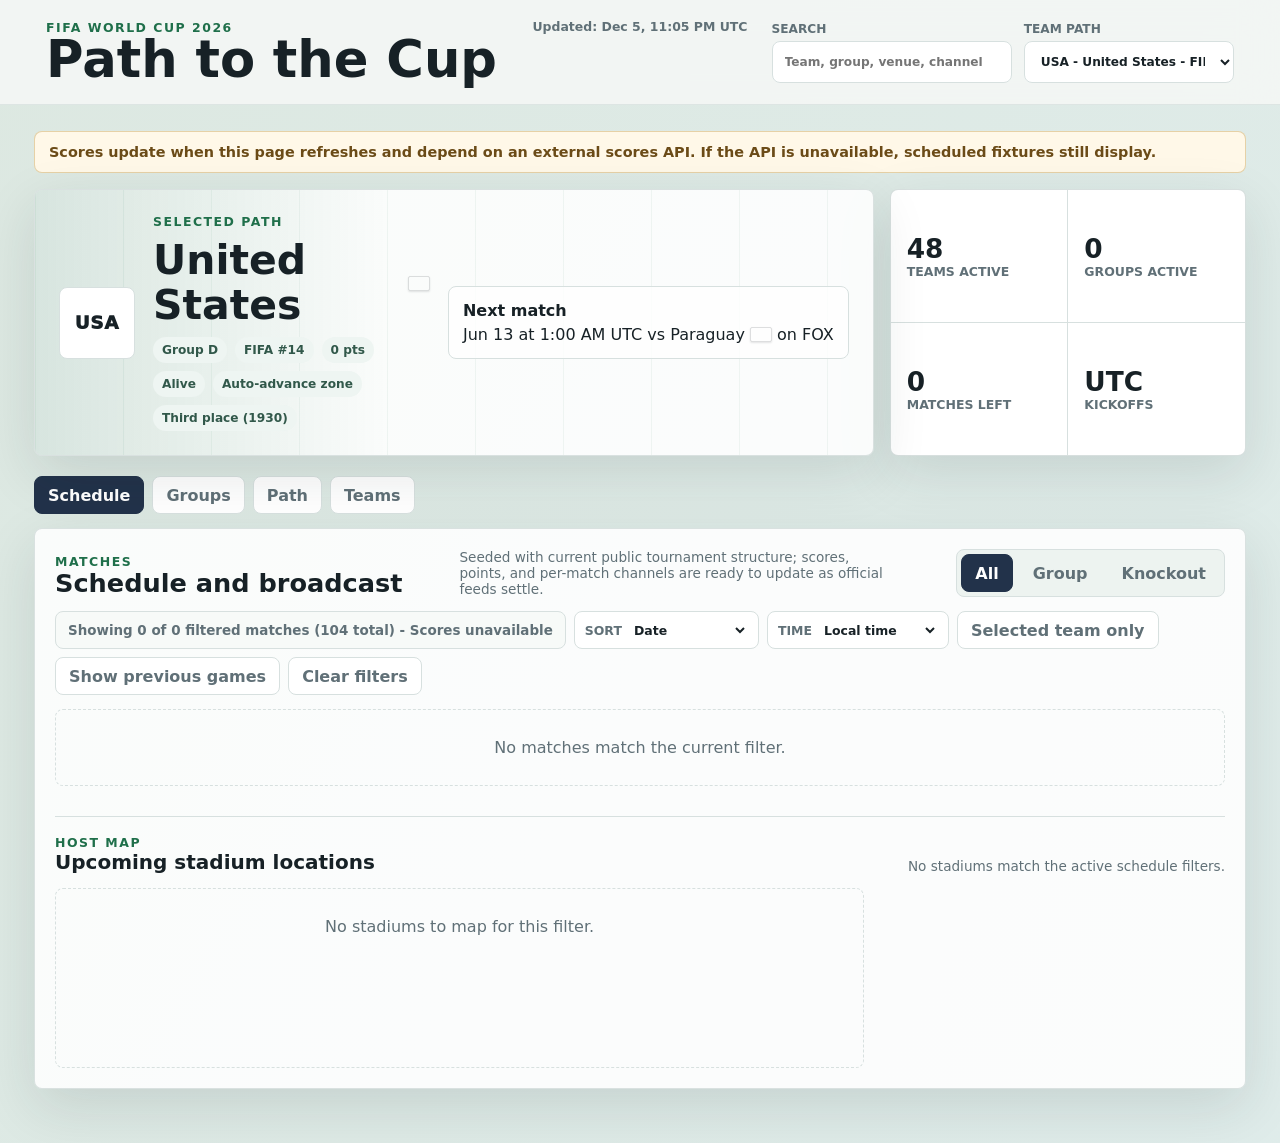
==== outputs/index.html @ d3cff6b9 "Add files via upload" ====
<!doctype html>
<html lang="en" translate="yes">
  <head>
    <meta charset="utf-8">
    <meta name="viewport" content="width=device-width, initial-scale=1">
    <meta name="language" content="English">
    <title>World Cup 2026 Path Tracker</title>
    <link rel="stylesheet" href="https://unpkg.com/leaflet@1.9.4/dist/leaflet.css">
    <link rel="stylesheet" href="styles.css">
  </head>
  <body>
    <header class="topbar">
      <div>
        <p class="eyebrow">FIFA World Cup 2026</p>
        <h1>Path to the Cup</h1>
      </div>
      <p class="updated-stamp" id="updatedStamp" aria-live="polite">Updated: --</p>
      <div class="controls" aria-label="Global controls">
        <label class="search">
          <span>Search</span>
          <input id="searchInput" type="search" placeholder="Team, group, venue, channel">
        </label>
        <label class="select">
          <span>Team path</span>
          <select id="teamSelect"></select>
        </label>
      </div>
    </header>

    <main>
      <aside class="api-disclaimer" id="apiDisclaimer">
        Scores update when this page refreshes and depend on an external scores API. If the API is unavailable, scheduled fixtures still display.
      </aside>

      <section class="hero-grid" aria-label="Tournament overview">
        <article class="focus-panel" id="focusPanel"></article>
        <article class="stat-panel">
          <div>
            <span class="stat-value" id="teamsRemainingStat">48</span>
            <span class="stat-label">teams active</span>
          </div>
          <div>
            <span class="stat-value" id="groupsRemainingStat">12</span>
            <span class="stat-label">groups active</span>
          </div>
          <div>
            <span class="stat-value" id="matchesRemainingStat">104</span>
            <span class="stat-label">matches left</span>
          </div>
          <div>
            <span class="stat-value" id="timezoneStat">Local</span>
            <span class="stat-label">kickoffs</span>
          </div>
        </article>
      </section>

      <nav class="tabs" aria-label="Views">
        <button class="tab active" data-view="schedule">Schedule</button>
        <button class="tab" data-view="groups">Groups</button>
        <button class="tab" data-view="path">Path</button>
        <button class="tab" data-view="teams">Teams</button>
      </nav>

      <section class="view active" id="scheduleView" aria-labelledby="scheduleTitle">
        <div class="section-head">
          <div>
            <p class="eyebrow">Matches</p>
            <h2 id="scheduleTitle">Schedule and broadcast</h2>
          </div>
          <p class="source-note">Seeded with current public tournament structure; scores, points, and per-match channels are ready to update as official feeds settle.</p>
          <div class="segmented" role="group" aria-label="Schedule filters">
            <button class="active" data-filter-stage="all">All</button>
            <button data-filter-stage="Group">Group</button>
            <button data-filter-stage="Knockout">Knockout</button>
          </div>
        </div>
        <div class="schedule-tools">
          <span class="count-pill" id="scheduleCount">Showing matches</span>
          <label class="sort-control">
            <span>Sort</span>
            <select id="sortSelect">
              <option value="date">Date</option>
              <option value="az">A-Z</option>
              <option value="za">Z-A</option>
              <option value="rank">FIFA Rank</option>
            </select>
          </label>
          <label class="sort-control">
            <span>Time</span>
            <select id="timezoneSelect">
              <option value="local">Local time</option>
              <option value="utc">UTC</option>
            </select>
          </label>
          <button class="utility" id="selectedTeamOnly">Selected team only</button>
          <button class="utility" id="showPreviousGames">Show previous games</button>
          <button class="utility" id="showMoreMatches">Show more matches</button>
          <button class="utility" id="clearFilters">Clear filters</button>
        </div>
        <div class="match-list" id="matchList"></div>
        <div class="schedule-more">
          <button class="utility" id="showMoreMatchesBottom">Show more matches</button>
        </div>
        <section class="stadium-map" aria-labelledby="stadiumMapTitle">
          <div class="stadium-map-head">
            <div>
              <p class="eyebrow">Host map</p>
              <h3 id="stadiumMapTitle">Upcoming stadium locations</h3>
            </div>
            <p class="source-note" id="stadiumMapNote">Map follows the active schedule filters.</p>
          </div>
          <div class="stadium-map-canvas" id="stadiumMap"></div>
        </section>
      </section>

      <section class="view" id="groupsView" aria-labelledby="groupsTitle">
        <div class="section-head">
          <div>
            <p class="eyebrow">Tables</p>
            <h2 id="groupsTitle">Group standings</h2>
          </div>
          <button class="utility" id="collapseGroups">Collapse all</button>
        </div>
        <div class="groups-grid" id="groupsGrid"></div>
      </section>

      <section class="view" id="pathView" aria-labelledby="pathTitle">
        <div class="section-head">
          <div>
            <p class="eyebrow">Route</p>
            <h2 id="pathTitle">Selected team path</h2>
          </div>
          <p class="source-note">Round of 32 slots depend on final group rank and best third-place ranking.</p>
        </div>
        <div class="path-layout">
          <div class="route-panel" id="routePanel"></div>
          <div class="bracket" id="bracket"></div>
          <div class="bracket-scrollbar" id="bracketScroll" aria-hidden="true" hidden>
            <div id="bracketScrollInner"></div>
          </div>
        </div>
      </section>

      <section class="view" id="teamsView" aria-labelledby="teamsTitle">
        <div class="section-head">
          <div>
            <p class="eyebrow">Profiles</p>
            <h2 id="teamsTitle">Team quick cards</h2>
          </div>
          <label class="sort-control">
            <span>Sort</span>
            <select id="teamSortSelect">
              <option value="az">A-Z</option>
              <option value="za">Z-A</option>
              <option value="rank">FIFA Rank</option>
            </select>
          </label>
        </div>
        <div class="team-grid" id="teamGrid"></div>
      </section>
    </main>

    <script src="https://unpkg.com/leaflet@1.9.4/dist/leaflet.js"></script>
    <script src="app.js"></script>
  </body>
</html>
---- outputs/styles.css ----
:root {
  color-scheme: light;
  --ink: #172126;
  --muted: #607077;
  --line: #d7e0df;
  --panel: #ffffff;
  --soft: #f4f7f4;
  --field: #dfeadf;
  --grass: #1f6f4a;
  --teal: #0d7c86;
  --gold: #b8872d;
  --red: #b23b44;
  --navy: #22324a;
  --shadow: 0 18px 55px rgba(25, 38, 45, 0.12);
}

* {
  box-sizing: border-box;
}

body {
  margin: 0;
  min-height: 100vh;
  background:
    linear-gradient(120deg, rgba(31, 111, 74, 0.11), rgba(13, 124, 134, 0.09)),
    var(--soft);
  color: var(--ink);
  font-family: Inter, ui-sans-serif, system-ui, -apple-system, BlinkMacSystemFont, "Segoe UI", sans-serif;
}

button,
input,
select {
  font: inherit;
}

button {
  cursor: pointer;
}

.topbar {
  position: sticky;
  top: 0;
  z-index: 10;
  display: grid;
  grid-template-columns: minmax(220px, 1fr) auto minmax(420px, 1fr);
  align-items: center;
  gap: 24px;
  padding: 20px clamp(18px, 4vw, 46px);
  background: rgba(244, 247, 244, 0.91);
  border-bottom: 1px solid rgba(215, 224, 223, 0.8);
  backdrop-filter: blur(18px);
}

.updated-stamp {
  justify-self: center;
  align-self: start;
  color: var(--muted);
  font-size: 0.78rem;
  font-weight: 750;
  line-height: 1.2;
  white-space: nowrap;
}

h1,
h2,
h3,
p {
  margin: 0;
}

h1 {
  font-size: clamp(2rem, 4vw, 4.2rem);
  line-height: 0.96;
  letter-spacing: 0;
}

h2 {
  font-size: clamp(1.35rem, 2vw, 2.05rem);
  line-height: 1.1;
}

.eyebrow {
  color: var(--grass);
  font-size: 0.78rem;
  font-weight: 800;
  letter-spacing: 0.12em;
  text-transform: uppercase;
}

.controls {
  justify-self: end;
  display: grid;
  grid-template-columns: minmax(220px, 320px) minmax(190px, 250px);
  gap: 12px;
}

.search,
.select {
  display: grid;
  gap: 5px;
  color: var(--muted);
  font-size: 0.76rem;
  font-weight: 750;
  text-transform: uppercase;
}

.search input,
.select select {
  width: 100%;
  min-height: 42px;
  border: 1px solid var(--line);
  border-radius: 8px;
  background: var(--panel);
  color: var(--ink);
  padding: 0 12px;
  outline: none;
}

main {
  width: min(1440px, 100%);
  margin: 0 auto;
  padding: 26px clamp(14px, 3vw, 34px) 54px;
}

.api-disclaimer {
  margin-bottom: 16px;
  border: 1px solid rgba(184, 135, 45, 0.35);
  border-radius: 8px;
  background: #fff8e8;
  color: #6b4b17;
  padding: 12px 14px;
  font-size: 0.9rem;
  font-weight: 750;
}

.hero-grid {
  display: grid;
  grid-template-columns: minmax(0, 1.65fr) minmax(260px, 0.7fr);
  gap: 16px;
  margin-bottom: 20px;
}

.focus-panel,
.stat-panel,
.view,
.route-panel {
  background: rgba(255, 255, 255, 0.86);
  border: 1px solid rgba(215, 224, 223, 0.94);
  border-radius: 8px;
  box-shadow: var(--shadow);
}

.focus-panel {
  position: relative;
  display: grid;
  grid-template-columns: auto minmax(0, 1fr) auto;
  align-items: center;
  gap: 18px;
  min-height: 160px;
  overflow: hidden;
  padding: 24px;
}

.focus-panel::before {
  content: "";
  position: absolute;
  inset: 0;
  background:
    linear-gradient(90deg, rgba(31, 111, 74, 0.16), transparent 42%),
    repeating-linear-gradient(90deg, rgba(31, 111, 74, 0.06) 0 1px, transparent 1px 88px);
  pointer-events: none;
}

.focus-panel > * {
  position: relative;
}

.flag {
  display: grid;
  place-items: center;
  width: 72px;
  height: 72px;
  background: var(--panel);
  border: 1px solid var(--line);
  border-radius: 8px;
  font-size: 2.45rem;
}

.code-badge {
  min-width: 76px;
  width: auto;
  padding: 0 12px;
  font-size: 1.15rem;
  font-weight: 950;
  font-variant-numeric: tabular-nums;
  letter-spacing: 0.04em;
}

.inline-code {
  display: inline-flex;
  align-items: center;
  justify-content: center;
  min-width: 34px;
  min-height: 22px;
  border-radius: 6px;
  background: #eef5f2;
  color: #31584a;
  padding: 1px 6px;
  font-size: 0.72rem;
  font-weight: 950;
  letter-spacing: 0.04em;
}

.team-name {
  display: inline-flex;
  align-items: center;
  gap: 5px;
  min-width: 0;
}

.country-flag {
  flex: 0 0 auto;
  display: inline-block;
  width: 22px;
  height: 15px;
  border: 1px solid rgba(23, 33, 38, 0.14);
  border-radius: 2px;
  object-fit: cover;
  box-shadow: 0 1px 2px rgba(23, 33, 38, 0.12);
}

.focus-copy {
  display: grid;
  gap: 9px;
}

.focus-copy h2 {
  font-size: clamp(2rem, 3.2vw, 3.5rem);
}

.pill-row {
  display: flex;
  flex-wrap: wrap;
  gap: 8px;
}

.pill,
.channel,
.status {
  display: inline-flex;
  align-items: center;
  min-height: 26px;
  border-radius: 999px;
  padding: 3px 9px;
  background: #eef5f2;
  color: #31584a;
  font-size: 0.76rem;
  font-weight: 800;
}

.status-pill.qualified,
.status-pill.champion,
.mini-status.qualified,
.mini-status.champion {
  background: #dff6e7;
  color: #1f6f4a;
}

.status-pill.bubble,
.status-pill.at-risk,
.mini-status.bubble,
.mini-status.at-risk {
  background: #fff2d5;
  color: #78551d;
}

.status-pill.eliminated,
.mini-status.eliminated {
  background: #eceff1;
  color: #66747b;
}

.mini-status {
  display: inline-flex;
  align-items: center;
  justify-content: center;
  min-height: 24px;
  border-radius: 999px;
  padding: 2px 8px;
  background: #eef5f2;
  color: #31584a;
  font-size: 0.7rem;
  font-weight: 900;
}

.channel {
  background: #fff2d5;
  color: #78551d;
}

.score-pill {
  display: inline-flex;
  align-items: center;
  justify-content: center;
  min-width: 48px;
  min-height: 30px;
  border-radius: 8px;
  background: #172126;
  color: #fff;
  padding: 4px 9px;
  font-weight: 950;
}

.status.live {
  background: #ffe6e8;
  color: var(--red);
}

.focus-next {
  min-width: 230px;
  padding: 14px;
  background: rgba(255, 255, 255, 0.8);
  border: 1px solid var(--line);
  border-radius: 8px;
}

.focus-next b {
  display: block;
  margin-bottom: 5px;
}

.stat-panel {
  display: grid;
  grid-template-columns: repeat(2, minmax(0, 1fr));
  gap: 1px;
  overflow: hidden;
  background: var(--line);
}

.stat-panel div {
  display: grid;
  align-content: center;
  min-height: 78px;
  padding: 16px;
  background: var(--panel);
}

.stat-value {
  font-size: 1.65rem;
  font-weight: 900;
}

.stat-label {
  color: var(--muted);
  font-size: 0.78rem;
  font-weight: 800;
  text-transform: uppercase;
}

.tabs {
  display: flex;
  gap: 8px;
  margin: 0 0 14px;
  overflow-x: auto;
}

.tab,
.segmented button,
.utility {
  min-height: 38px;
  border: 1px solid var(--line);
  border-radius: 8px;
  background: var(--panel);
  color: var(--muted);
  padding: 0 13px;
  font-weight: 850;
}

.tab.active,
.segmented button.active,
.utility.active {
  background: var(--navy);
  border-color: var(--navy);
  color: #fff;
}

.view {
  display: none;
  padding: 20px;
}

.view.active {
  display: block;
}

.section-head {
  display: flex;
  align-items: end;
  justify-content: space-between;
  gap: 16px;
  margin-bottom: 16px;
}

.segmented {
  display: flex;
  gap: 6px;
  padding: 4px;
  background: #edf3f0;
  border: 1px solid var(--line);
  border-radius: 8px;
}

.segmented button {
  border-color: transparent;
  background: transparent;
}

.match-list {
  display: grid;
  gap: 10px;
}

.schedule-tools {
  display: flex;
  align-items: center;
  flex-wrap: wrap;
  gap: 8px;
  margin: -2px 0 14px;
}

.sort-control {
  display: inline-flex;
  align-items: center;
  gap: 8px;
  min-height: 38px;
  border: 1px solid var(--line);
  border-radius: 8px;
  background: #fff;
  color: var(--muted);
  padding: 0 10px;
  font-size: 0.78rem;
  font-weight: 850;
  text-transform: uppercase;
}

.sort-control select {
  min-width: 118px;
  min-height: 30px;
  border: 0;
  background: transparent;
  color: var(--ink);
  font-weight: 850;
  outline: none;
}

.count-pill {
  display: inline-flex;
  align-items: center;
  min-height: 38px;
  border: 1px solid var(--line);
  border-radius: 8px;
  background: #f7faf8;
  color: var(--muted);
  padding: 0 12px;
  font-size: 0.84rem;
  font-weight: 850;
}

.match-card {
  display: grid;
  grid-template-columns: 132px minmax(0, 1fr) auto;
  gap: 14px;
  align-items: center;
  padding: 13px;
  border: 1px solid var(--line);
  border-radius: 8px;
  background: #fff;
}

.date-box {
  display: grid;
  gap: 2px;
  color: var(--muted);
  font-size: 0.78rem;
  font-weight: 800;
}

.date-box b {
  color: var(--ink);
  font-size: 1.1rem;
}

.matchup {
  display: grid;
  gap: 8px;
}

.teams-line {
  display: flex;
  align-items: center;
  flex-wrap: wrap;
  gap: 8px;
  font-size: 1.02rem;
  font-weight: 900;
}

.team-chip {
  position: relative;
  display: inline-flex;
  align-items: center;
  gap: 6px;
  min-height: 28px;
}

.team-chip:hover::after,
.team-card:hover::after {
  content: attr(data-tip);
  position: absolute;
  z-index: 20;
  left: 0;
  bottom: calc(100% + 8px);
  width: max-content;
  max-width: min(280px, 80vw);
  padding: 10px 11px;
  background: #172126;
  color: white;
  border-radius: 8px;
  font-size: 0.78rem;
  font-weight: 650;
  line-height: 1.35;
  box-shadow: var(--shadow);
}

.meta-line {
  display: flex;
  flex-wrap: wrap;
  gap: 7px;
  color: var(--muted);
  font-size: 0.82rem;
  font-weight: 650;
}

.muted {
  color: var(--muted);
  font-weight: 750;
}

.time-status {
  display: inline-flex;
  align-items: center;
  min-height: 22px;
  border-radius: 999px;
  padding: 2px 8px;
  background: #eef5f2;
  color: #31584a;
  font-size: 0.72rem;
  font-weight: 850;
}

.time-status.current {
  background: #ffe9c2;
  color: #805a17;
}

.time-status.previous {
  background: #eceff1;
  color: #66747b;
}

.match-actions {
  display: flex;
  align-items: center;
  gap: 8px;
}

.details-toggle {
  width: 34px;
  height: 34px;
  border: 1px solid var(--line);
  border-radius: 8px;
  background: #f7faf8;
  color: var(--navy);
  font-weight: 950;
}

.match-detail {
  grid-column: 1 / -1;
  display: none;
  grid-template-columns: repeat(3, minmax(0, 1fr));
  gap: 10px;
  padding-top: 10px;
  border-top: 1px solid var(--line);
}

.match-card.open .match-detail {
  display: grid;
}

.detail-box {
  padding: 10px;
  background: #f7faf8;
  border-radius: 8px;
  color: var(--muted);
  font-size: 0.82rem;
}

.detail-box b {
  display: block;
  margin-bottom: 4px;
  color: var(--ink);
}

.schedule-more {
  display: flex;
  justify-content: center;
  margin-top: 12px;
}

.stadium-map {
  display: grid;
  gap: 14px;
  margin-top: 18px;
  padding-top: 18px;
  border-top: 1px solid var(--line);
}

.stadium-map-head {
  display: flex;
  align-items: end;
  justify-content: space-between;
  gap: 16px;
}

.stadium-map-head h3 {
  font-size: 1.25rem;
}

.stadium-map-canvas {
  display: grid;
  grid-template-columns: minmax(0, 1.4fr) minmax(260px, 0.6fr);
  gap: 14px;
  align-items: stretch;
}

.map-viewport {
  position: relative;
  min-height: 430px;
  overflow: hidden;
  border: 1px solid rgba(215, 224, 223, 0.94);
  border-radius: 8px;
  background: #d9edf1;
}

.map-viewport.leaflet-container {
  width: 100%;
  height: 100%;
  min-height: 430px;
  font-family: inherit;
}

.stadium-marker {
  display: grid;
  place-items: center;
  width: 34px;
  height: 34px;
  border: 2px solid #fff;
  border-radius: 999px;
  background: var(--teal);
  color: #fff;
  box-shadow: 0 9px 22px rgba(23, 33, 38, 0.25);
  font-size: 0.78rem;
  font-weight: 950;
}

.stadium-marker.live {
  background: var(--red);
}

.stadium-popup {
  display: grid;
  gap: 5px;
  max-width: 260px;
  color: var(--ink);
}

.stadium-popup b {
  color: var(--navy);
  font-size: 0.95rem;
}

.stadium-popup span {
  color: var(--muted);
  font-weight: 750;
}

.stadium-popup ol {
  display: grid;
  gap: 4px;
  margin: 4px 0 0;
  padding-left: 18px;
  color: var(--muted);
  font-size: 0.78rem;
}

.map-list {
  display: grid;
  gap: 9px;
  align-content: start;
  margin: 0;
  padding: 0;
  list-style: none;
}

.map-list li {
  display: grid;
  gap: 3px;
  min-height: 62px;
  padding: 10px 11px;
  border: 1px solid var(--line);
  border-radius: 8px;
  background: #f7faf8;
}

.map-list b {
  color: var(--navy);
  font-size: 0.86rem;
}

.map-list span {
  color: var(--muted);
  font-size: 0.78rem;
  font-weight: 650;
  line-height: 1.35;
}

.map-empty {
  min-height: 180px;
}

.groups-grid {
  display: grid;
  grid-template-columns: repeat(3, minmax(0, 1fr));
  gap: 12px;
}

.group-card {
  border: 1px solid var(--line);
  border-radius: 8px;
  background: #fff;
  overflow: hidden;
}

.group-card summary {
  display: flex;
  align-items: center;
  justify-content: space-between;
  gap: 8px;
  min-height: 48px;
  padding: 0 12px;
  cursor: pointer;
  font-weight: 900;
  list-style: none;
}

.group-card summary::-webkit-details-marker {
  display: none;
}

.standings {
  width: 100%;
  border-collapse: collapse;
  table-layout: fixed;
  font-size: 0.8rem;
}

.standings th,
.standings td {
  padding: 9px 7px;
  border-top: 1px solid var(--line);
  text-align: center;
}

.standings th:first-child,
.standings td:first-child {
  width: 36%;
  text-align: left;
}

.standings tbody tr:nth-child(-n + 2) {
  background: #f1f8f4;
}

.standings tbody tr:nth-child(3) {
  background: #fff9eb;
}

.standings tbody tr.qualified,
.standings tbody tr.champion {
  background: #effaf2;
}

.standings tbody tr.bubble,
.standings tbody tr.at-risk {
  background: #fff9eb;
}

.standings tbody tr.eliminated {
  background: #f2f4f5;
  color: #7b878c;
}

.standings tbody tr.eliminated .team-chip {
  text-decoration: line-through;
}

.path-layout {
  display: grid;
  grid-template-columns: 1fr;
  gap: 16px;
}

.route-panel {
  padding: 16px;
  box-shadow: none;
}

.route-summary {
  display: flex;
  align-items: end;
  justify-content: space-between;
  gap: 18px;
}

.bracket {
  min-width: 0;
  overflow-x: auto;
  padding-bottom: 6px;
  scrollbar-width: none;
}

.bracket::-webkit-scrollbar {
  display: none;
}

.bracket-scrollbar {
  position: sticky;
  bottom: 8px;
  z-index: 12;
  height: 18px;
  overflow-x: auto;
  overflow-y: hidden;
  border: 1px solid rgba(141, 162, 160, 0.32);
  border-radius: 999px;
  background: rgba(255, 255, 255, 0.92);
  box-shadow: 0 10px 24px rgba(23, 33, 38, 0.14);
  backdrop-filter: blur(10px);
}

.bracket-scrollbar[hidden] {
  display: none;
}

.bracket-scrollbar > div {
  height: 1px;
}

.path-workbench {
  min-width: 1540px;
  overflow: hidden;
  border: 1px solid rgba(215, 224, 223, 0.94);
  border-radius: 8px;
  background: #f8fbfa;
  color: var(--ink);
  box-shadow: var(--shadow);
}

.workbench-bar {
  display: flex;
  align-items: center;
  gap: 9px;
  min-height: 42px;
  padding: 0 13px;
  background: #ffffff;
  border-bottom: 1px solid var(--line);
}

.traffic-dot {
  width: 10px;
  height: 10px;
  border-radius: 999px;
}

.traffic-dot.blue {
  background: #4ca3ff;
}

.traffic-dot.gold {
  background: #d7a448;
}

.traffic-dot.green {
  background: #49c17d;
}

.workbench-title {
  color: var(--muted);
  font-family: Consolas, "SFMono-Regular", monospace;
  font-size: 0.82rem;
}

.workbench-badge {
  margin-left: auto;
  border: 1px solid rgba(31, 111, 74, 0.3);
  border-radius: 999px;
  background: #effaf2;
  color: var(--grass);
  padding: 4px 9px;
  font-size: 0.72rem;
  font-weight: 850;
  text-transform: uppercase;
}

.workbench-badge.bubble,
.workbench-badge.at-risk {
  border-color: rgba(215, 164, 72, 0.5);
  background: #fff8e8;
  color: #78551d;
}

.workbench-badge.eliminated {
  border-color: rgba(236, 111, 123, 0.52);
  background: #fff3f4;
  color: var(--red);
}

.workbench-badge.locked {
  border-color: rgba(31, 111, 74, 0.35);
  background: #effaf2;
  color: var(--grass);
}

.workbench-badge.pending {
  border-color: rgba(215, 164, 72, 0.5);
  background: #fff8e8;
  color: #78551d;
}

.bracket-status {
  margin: 18px 24px 0;
  padding: 12px 14px;
  border: 1px solid rgba(215, 164, 72, 0.42);
  border-radius: 8px;
  background: #fff8e8;
  color: #6b4b17;
  font-size: 0.95rem;
}

.bracket-status.locked {
  border-color: rgba(31, 111, 74, 0.3);
  background: #effaf2;
  color: var(--grass);
}

.bracket-status.eliminated {
  border-color: rgba(236, 111, 123, 0.52);
  background: #fff3f4;
  color: var(--red);
}

.bracket-status,
.bracket-match {
  position: relative;
}

.bracket-status:hover::after,
.bracket-match:hover::after {
  content: attr(data-tip);
  position: absolute;
  z-index: 20;
  left: 12px;
  bottom: calc(100% + 8px);
  width: max-content;
  max-width: min(360px, 80vw);
  padding: 10px 11px;
  background: #172126;
  color: white;
  border-radius: 8px;
  font-size: 0.78rem;
  font-weight: 650;
  line-height: 1.35;
  box-shadow: var(--shadow);
}

.knockout-bracket {
  position: relative;
  display: grid;
  grid-template-columns: repeat(6, minmax(220px, 1fr));
  gap: 42px;
  align-items: start;
  padding: 36px 32px 48px;
}

.bracket-connectors {
  position: absolute;
  inset: 0;
  z-index: 0;
  overflow: visible;
  pointer-events: none;
}

.bracket-connector {
  fill: none;
  stroke: rgba(113, 136, 134, 0.68);
  stroke-width: 2;
  stroke-linecap: round;
  stroke-linejoin: round;
}

.bracket-connector.connector-loser {
  stroke-dasharray: 6 6;
  stroke: rgba(113, 136, 134, 0.52);
}

.bracket-connector.path-active {
  stroke: #d97706;
  stroke-width: 4;
}

.bracket-connector.path-eliminated {
  stroke: var(--red);
  stroke-width: 4;
}

.bracket-round {
  position: relative;
  z-index: 1;
  display: grid;
  gap: 22px;
  min-width: 0;
}

.bracket-round h3 {
  color: var(--navy);
  font-size: 0.86rem;
  min-height: 30px;
  text-transform: uppercase;
  position: relative;
  z-index: 2;
  display: flex;
  align-items: center;
  margin: 0;
  background: #f8fbfa;
}

.bracket-stack {
  position: relative;
  display: grid;
  grid-template-rows: repeat(126, 27px);
  gap: 0;
  align-content: start;
  padding-top: 18px;
}

.bracket-match {
  position: relative;
  z-index: 1;
  display: grid;
  gap: 8px;
  min-height: 124px;
  padding: 11px;
  border: 1px solid var(--line);
  border-radius: 8px;
  background: #ffffff;
  box-shadow: 0 8px 20px rgba(23, 33, 38, 0.08);
  grid-row: var(--slot) / span 5;
  align-self: center;
}

.bracket-match.selected {
  border-color: rgba(184, 116, 24, 0.82);
}

.bracket-match.path-active {
  border-color: #d97706;
  background: #fff7ed;
  box-shadow: 0 0 0 3px rgba(217, 119, 6, 0.22), 0 10px 24px rgba(88, 54, 12, 0.12);
}

.bracket-match.path-eliminated {
  border-color: var(--red);
  background: #fff3f4;
  box-shadow: 0 0 0 3px rgba(178, 59, 68, 0.2), 0 10px 24px rgba(88, 12, 20, 0.12);
}

.bracket-match-head,
.bracket-meta {
  display: flex;
  justify-content: space-between;
  gap: 8px;
  color: var(--muted);
  font-size: 0.68rem;
  font-weight: 800;
  text-transform: uppercase;
}

.bracket-meta {
  display: grid;
  text-transform: none;
  line-height: 1.3;
}

.bracket-teams {
  display: grid;
  gap: 6px;
}

.bracket-team {
  display: grid;
  grid-template-columns: minmax(0, 1fr) auto;
  align-items: center;
  gap: 8px;
  min-height: 34px;
  padding: 7px 8px;
  border: 1px solid #e5ecea;
  border-radius: 7px;
  background: #f7faf8;
  color: var(--ink);
  font-size: 0.8rem;
}

.bracket-team > span {
  min-width: 0;
  overflow: hidden;
  text-overflow: ellipsis;
  white-space: nowrap;
}

.bracket-team.selected {
  border-color: #d97706;
  background: #ffedd5;
  color: #9a4b00;
  font-weight: 900;
}

.bracket-team.winner {
  border-color: rgba(31, 111, 74, 0.45);
  background: #f5fbf7;
}

.bracket-team.placeholder {
  color: #78878d;
  background: #f1f4f3;
}

.bracket-team.loser {
  opacity: 0.55;
  text-decoration: line-through;
}

.bracket-team b {
  color: var(--ink);
  font-size: 0.92rem;
}

.flow-grid {
  display: grid;
  grid-template-columns: repeat(7, minmax(142px, 1fr));
  gap: 24px;
  align-items: center;
  padding: 26px;
}

.flow-stage {
  position: relative;
  display: grid;
  align-content: center;
  min-height: 360px;
}

.flow-stage:not(:last-child)::after {
  content: "";
  position: absolute;
  top: 50%;
  right: -24px;
  width: 24px;
  height: 2px;
  background: linear-gradient(90deg, #4ca3ff, #49c17d);
}

.flow-stage:not(:last-child)::before {
  content: "";
  position: absolute;
  top: calc(50% - 4px);
  right: -25px;
  width: 9px;
  height: 9px;
  border-top: 2px solid #49c17d;
  border-right: 2px solid #49c17d;
  transform: rotate(45deg);
}

.decision-stage {
  align-content: start;
  padding-top: 22px;
}

.path-node {
  position: relative;
  display: grid;
  gap: 7px;
  min-height: 142px;
  padding: 13px;
  border: 1px solid #3a4b5b;
  border-radius: 8px;
  background: rgba(19, 30, 40, 0.94);
  box-shadow: 0 16px 34px rgba(0, 0, 0, 0.26);
}

.path-node.qualified,
.path-node.champion {
  border-color: #49c17d;
  box-shadow: 0 0 0 2px rgba(73, 193, 125, 0.18), 0 16px 34px rgba(0, 0, 0, 0.26);
}

.path-node.bubble,
.path-node.at-risk {
  border-color: #d7a448;
  box-shadow: 0 0 0 2px rgba(215, 164, 72, 0.18), 0 16px 34px rgba(0, 0, 0, 0.26);
}

.path-node.eliminated {
  border-color: #ec6f7b;
  opacity: 0.6;
}

.path-node.eliminated::after {
  content: "X";
  position: absolute;
  inset: 8px;
  display: grid;
  place-items: center;
  border: 2px solid rgba(236, 111, 123, 0.75);
  border-radius: 8px;
  color: rgba(255, 183, 191, 0.85);
  font-size: 4.2rem;
  font-weight: 900;
  pointer-events: none;
}

.path-workbench.eliminated .flow-stage:not(:last-child)::after {
  background: #61758a;
}

.path-workbench.eliminated .flow-stage:not(:last-child)::before {
  border-color: #61758a;
}

.path-workbench.bubble .flow-stage:not(:last-child)::after,
.path-workbench.at-risk .flow-stage:not(:last-child)::after {
  background: linear-gradient(90deg, #d7a448, #9a8cff);
}

.path-workbench.bubble .flow-stage:not(:last-child)::before,
.path-workbench.at-risk .flow-stage:not(:last-child)::before {
  border-color: #d7a448;
}

.path-node::before {
  content: "";
  position: absolute;
  left: -1px;
  top: 12px;
  bottom: 12px;
  width: 4px;
  border-radius: 999px;
  background: #4ca3ff;
}

.path-node.start::before {
  background: #4ca3ff;
}

.path-node.decision::before {
  background: #d7a448;
}

.path-node.optimal::before,
.path-node.finish::before {
  background: #49c17d;
}

.path-node.branch::before {
  background: #9a8cff;
}

.path-node.risk::before {
  background: #ec6f7b;
}

.path-node b {
  display: block;
  color: #ffffff;
  font-size: 0.96rem;
  line-height: 1.18;
}

.path-node p {
  color: #b8c7d3;
  font-size: 0.78rem;
  line-height: 1.38;
}

.node-kicker,
.node-meta {
  color: #7fa7c2;
  font-family: Consolas, "SFMono-Regular", monospace;
  font-size: 0.68rem;
  font-weight: 850;
  letter-spacing: 0.04em;
  text-transform: uppercase;
}

.node-meta {
  color: #8fa0aa;
  text-transform: none;
}

.branch-stack {
  position: relative;
  display: grid;
  gap: 12px;
  margin-top: 18px;
  padding-left: 18px;
}

.branch-stack::before {
  content: "";
  position: absolute;
  left: 5px;
  top: -18px;
  bottom: 50%;
  width: 2px;
  background: linear-gradient(#d7a448, #9a8cff, #ec6f7b);
}

.branch-stack .path-node {
  min-height: 118px;
  background: rgba(18, 26, 35, 0.88);
}

.branch-stack .path-node::after {
  content: "";
  position: absolute;
  left: -14px;
  top: 31px;
  width: 13px;
  height: 2px;
  background: #61758a;
}

.branch-stack .path-node.eliminated::after {
  content: "X";
  position: absolute;
  inset: 8px;
  display: grid;
  place-items: center;
  border: 2px solid rgba(236, 111, 123, 0.75);
  border-radius: 8px;
  color: rgba(255, 183, 191, 0.85);
  font-size: 3.4rem;
  font-weight: 900;
  left: 8px;
  top: 8px;
  width: auto;
  height: auto;
  background: transparent;
  pointer-events: none;
}

.team-grid {
  display: grid;
  grid-template-columns: repeat(4, minmax(0, 1fr));
  gap: 12px;
}

.team-card {
  position: relative;
  display: grid;
  gap: 9px;
  min-height: 142px;
  padding: 14px;
  border: 1px solid var(--line);
  border-radius: 8px;
  background: #fff;
}

.team-card.qualified,
.team-card.champion {
  border-color: rgba(31, 111, 74, 0.35);
  background: #f5fbf7;
}

.team-card.bubble,
.team-card.at-risk {
  border-color: rgba(184, 135, 45, 0.35);
  background: #fffbef;
}

.team-card.eliminated {
  opacity: 0.58;
  background: #f2f4f5;
}

.team-card.eliminated h3 {
  text-decoration: line-through;
}

.team-card h3 {
  display: flex;
  align-items: center;
  min-width: 0;
  font-size: 1.05rem;
}

.team-card .flag {
  width: auto;
  min-width: 54px;
  height: 42px;
  justify-self: start;
  padding: 0 8px;
  font-size: 0.95rem;
}

.source-note {
  max-width: 440px;
  color: var(--muted);
  font-size: 0.85rem;
}

.empty {
  padding: 28px;
  border: 1px dashed var(--line);
  border-radius: 8px;
  color: var(--muted);
  text-align: center;
}

@media (max-width: 1050px) {
  .topbar,
  .hero-grid,
  .path-layout {
    grid-template-columns: 1fr;
  }

  .topbar {
    display: grid;
  }

  .controls {
    justify-self: stretch;
    grid-template-columns: 1fr 1fr;
  }

  .updated-stamp {
    justify-self: start;
  }

  .groups-grid,
  .team-grid {
    grid-template-columns: repeat(2, minmax(0, 1fr));
  }

  .stadium-map-canvas {
    grid-template-columns: 1fr;
  }

  .focus-panel {
    grid-template-columns: auto minmax(0, 1fr);
  }

  .focus-next {
    grid-column: 1 / -1;
  }
}

@media (max-width: 680px) {
  .topbar {
    position: static;
  }

  .updated-stamp {
    justify-self: center;
  }

  .controls,
  .groups-grid,
  .team-grid,
  .stat-panel,
  .match-detail {
    grid-template-columns: 1fr;
  }

  .focus-panel,
  .match-card,
  .section-head {
    grid-template-columns: 1fr;
  }

  .section-head {
    display: grid;
    align-items: start;
  }

  .route-summary {
    display: grid;
    align-items: start;
  }

  .stadium-map-head {
    display: grid;
    align-items: start;
  }

  .map-viewport {
    min-height: 340px;
  }

  .match-card {
    align-items: start;
  }

  .match-actions {
    justify-content: space-between;
  }
}
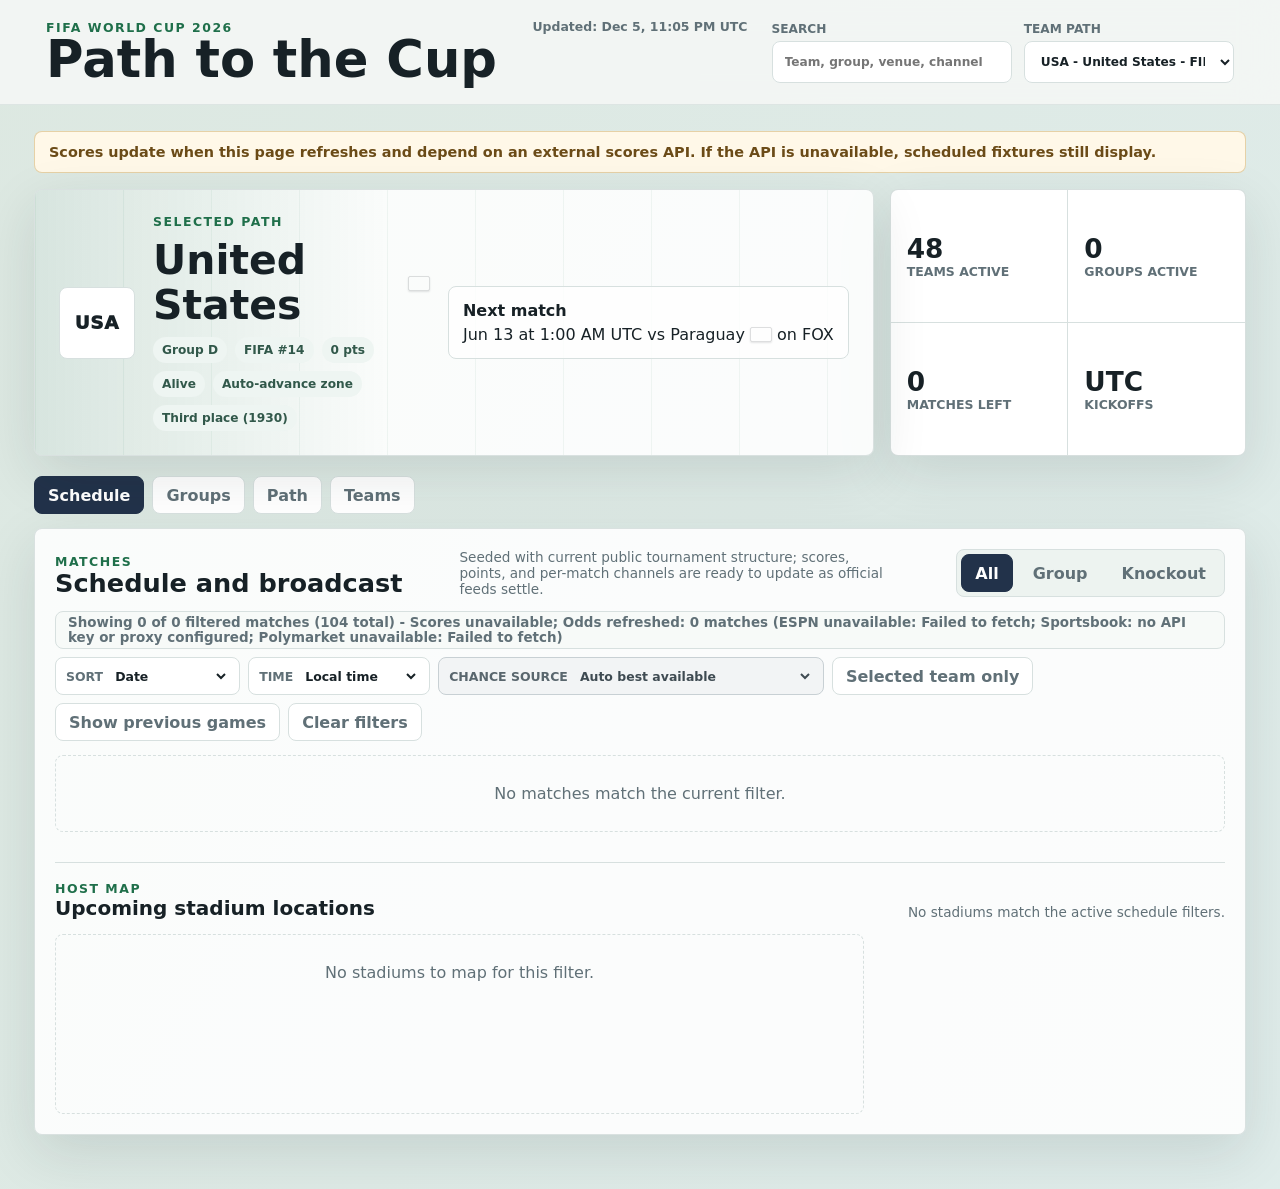
==== commit 07507c4a: "Updates" ====
--- a/outputs/index.html
+++ b/outputs/index.html
@@ -92,6 +92,15 @@
               <option value="utc">UTC</option>
             </select>
           </label>
+          <label class="sort-control odds-source-control" id="scheduleOddsSourceControl" title="">
+            <span>Chance source</span>
+            <select id="scheduleOddsSourceSelect">
+              <option value="auto">Auto best available</option>
+              <option value="sportsbook">Sportsbook odds</option>
+              <option value="polymarket">Polymarket price</option>
+              <option value="fifa">FIFA projection</option>
+            </select>
+          </label>
           <button class="utility" id="selectedTeamOnly">Selected team only</button>
           <button class="utility" id="showPreviousGames">Show previous games</button>
           <button class="utility" id="showMoreMatches">Show more matches</button>
@@ -131,6 +140,15 @@
             <h2 id="pathTitle">Selected team path</h2>
           </div>
           <p class="source-note">Round of 32 slots depend on final group rank and best third-place ranking.</p>
+          <label class="sort-control odds-source-control" id="pathOddsSourceControl" title="">
+            <span>Chance source</span>
+            <select id="pathOddsSourceSelect">
+              <option value="auto">Auto best available</option>
+              <option value="sportsbook">Sportsbook odds</option>
+              <option value="polymarket">Polymarket price</option>
+              <option value="fifa">FIFA projection</option>
+            </select>
+          </label>
         </div>
         <div class="path-layout">
           <div class="route-panel" id="routePanel"></div>
@@ -158,6 +176,17 @@
         </div>
         <div class="team-grid" id="teamGrid"></div>
       </section>
+
+      <section class="view secret-view" id="diagnosticsView" aria-labelledby="diagnosticsTitle">
+        <div class="section-head">
+          <div>
+            <p class="eyebrow">Secret</p>
+            <h2 id="diagnosticsTitle">Odds diagnostics</h2>
+          </div>
+          <p class="source-note">Open with <code>#diagnostics</code>. Values update after refresh.</p>
+        </div>
+        <div class="diagnostics-grid" id="diagnosticsGrid"></div>
+      </section>
     </main>
 
     <script src="https://unpkg.com/leaflet@1.9.4/dist/leaflet.js"></script>
--- a/outputs/styles.css
+++ b/outputs/styles.css
@@ -38,6 +38,35 @@
   cursor: pointer;
 }
 
+[data-tip] {
+  cursor: help;
+}
+
+.floating-tooltip {
+  position: fixed;
+  z-index: 2147483647;
+  width: max-content;
+  max-width: min(380px, calc(100vw - 20px));
+  padding: 10px 11px;
+  background: #172126;
+  color: white;
+  border: 1px solid rgba(255, 255, 255, 0.12);
+  border-radius: 8px;
+  box-shadow: 0 18px 44px rgba(23, 33, 38, 0.32);
+  font-size: 0.78rem;
+  font-weight: 650;
+  line-height: 1.35;
+  opacity: 0;
+  pointer-events: none;
+  transform: translateY(3px);
+  transition: opacity 120ms ease, transform 120ms ease;
+}
+
+.floating-tooltip.visible {
+  opacity: 1;
+  transform: translateY(0);
+}
+
 .topbar {
   position: sticky;
   top: 0;
@@ -454,6 +483,16 @@
   outline: none;
 }
 
+.odds-source-control.has-unavailable {
+  border-color: #c8d0d4;
+  background: #f2f4f5;
+  color: #59666d;
+}
+
+.odds-source-control.has-unavailable select {
+  color: #3f4b52;
+}
+
 .count-pill {
   display: inline-flex;
   align-items: center;
@@ -513,25 +552,6 @@
   min-height: 28px;
 }
 
-.team-chip:hover::after,
-.team-card:hover::after {
-  content: attr(data-tip);
-  position: absolute;
-  z-index: 20;
-  left: 0;
-  bottom: calc(100% + 8px);
-  width: max-content;
-  max-width: min(280px, 80vw);
-  padding: 10px 11px;
-  background: #172126;
-  color: white;
-  border-radius: 8px;
-  font-size: 0.78rem;
-  font-weight: 650;
-  line-height: 1.35;
-  box-shadow: var(--shadow);
-}
-
 .meta-line {
   display: flex;
   flex-wrap: wrap;
@@ -539,6 +559,107 @@
   color: var(--muted);
   font-size: 0.82rem;
   font-weight: 650;
+}
+
+.win-bar {
+  position: relative;
+  display: grid;
+  gap: 6px;
+  max-width: 520px;
+}
+
+.win-bar-track {
+  display: flex;
+  width: 100%;
+  height: 30px;
+  overflow: hidden;
+  border: 1px solid rgba(23, 33, 38, 0.12);
+  border-radius: 8px;
+  background: #e7ecf2;
+  box-shadow: inset 0 0 0 1px rgba(255, 255, 255, 0.42);
+}
+
+.win-segment {
+  flex: 0 0 var(--p);
+  min-width: 4px;
+  display: flex;
+  align-items: center;
+  justify-content: center;
+  overflow: hidden;
+  color: #ffffff;
+  font-size: 0.72rem;
+  font-weight: 950;
+  line-height: 1;
+  text-shadow: 0 1px 2px rgba(0, 0, 0, 0.35);
+}
+
+.win-segment + .win-segment {
+  border-left: 1px solid rgba(255, 255, 255, 0.65);
+}
+
+.win-segment > span {
+  display: block;
+  min-width: 0;
+  overflow: hidden;
+  padding: 0 7px;
+  text-overflow: ellipsis;
+  white-space: nowrap;
+}
+
+.win-segment.team-a {
+  background: #123c69;
+}
+
+.win-segment.team-b {
+  background: #8f1d2c;
+}
+
+.win-segment.draw {
+  background: #d8dee6;
+  color: #26323f;
+  text-shadow: none;
+}
+
+.win-bar-labels {
+  display: flex;
+  flex-wrap: wrap;
+  gap: 10px;
+  color: var(--muted);
+  font-size: 0.73rem;
+  font-weight: 750;
+  line-height: 1.2;
+}
+
+.win-bar-labels span {
+  display: inline-flex;
+  align-items: center;
+  gap: 4px;
+  background: transparent;
+  color: var(--muted);
+}
+
+.win-bar-labels b {
+  color: var(--ink);
+}
+
+.win-bar.compact {
+  gap: 0;
+}
+
+.win-bar.compact .win-bar-track {
+  height: 24px;
+}
+
+.win-bar.compact .win-bar-labels {
+  display: none;
+}
+
+.win-bar.compact .win-segment {
+  font-size: 0.62rem;
+}
+
+.win-bar.compact .win-segment > span {
+  padding: 0 4px;
 }
 
 .muted {
@@ -867,7 +988,7 @@
 
 .path-workbench {
   min-width: 1540px;
-  overflow: hidden;
+  overflow: visible;
   border: 1px solid rgba(215, 224, 223, 0.94);
   border-radius: 8px;
   background: #f8fbfa;
@@ -973,23 +1094,9 @@
   position: relative;
 }
 
-.bracket-status:hover::after,
-.bracket-match:hover::after {
-  content: attr(data-tip);
-  position: absolute;
-  z-index: 20;
-  left: 12px;
-  bottom: calc(100% + 8px);
-  width: max-content;
-  max-width: min(360px, 80vw);
-  padding: 10px 11px;
-  background: #172126;
-  color: white;
-  border-radius: 8px;
-  font-size: 0.78rem;
-  font-weight: 650;
-  line-height: 1.35;
-  box-shadow: var(--shadow);
+.bracket-status:hover,
+.bracket-match:hover {
+  z-index: 60;
 }
 
 .knockout-bracket {
@@ -1056,10 +1163,10 @@
 .bracket-stack {
   position: relative;
   display: grid;
-  grid-template-rows: repeat(126, 27px);
+  grid-template-rows: repeat(126, 32px);
   gap: 0;
   align-content: start;
-  padding-top: 18px;
+  padding-top: 24px;
 }
 
 .bracket-match {
@@ -1067,13 +1174,13 @@
   z-index: 1;
   display: grid;
   gap: 8px;
-  min-height: 124px;
+  min-height: 180px;
   padding: 11px;
   border: 1px solid var(--line);
   border-radius: 8px;
   background: #ffffff;
   box-shadow: 0 8px 20px rgba(23, 33, 38, 0.08);
-  grid-row: var(--slot) / span 5;
+  grid-row: var(--slot) / span 6;
   align-self: center;
 }
 
@@ -1384,6 +1491,42 @@
   gap: 12px;
 }
 
+.secret-view {
+  display: none;
+}
+
+.secret-view.active {
+  display: block;
+}
+
+.diagnostics-grid {
+  display: grid;
+  grid-template-columns: repeat(2, minmax(0, 1fr));
+  gap: 12px;
+}
+
+.diagnostic-card {
+  display: grid;
+  gap: 8px;
+  min-height: 118px;
+  border: 1px solid var(--line);
+  border-radius: 8px;
+  background: #fff;
+  padding: 14px;
+  box-shadow: 0 8px 20px rgba(23, 33, 38, 0.06);
+}
+
+.diagnostic-card b {
+  color: var(--navy);
+}
+
+.diagnostic-card p {
+  color: var(--muted);
+  font-size: 0.9rem;
+  font-weight: 650;
+  line-height: 1.45;
+}
+
 .team-card {
   position: relative;
   display: grid;
